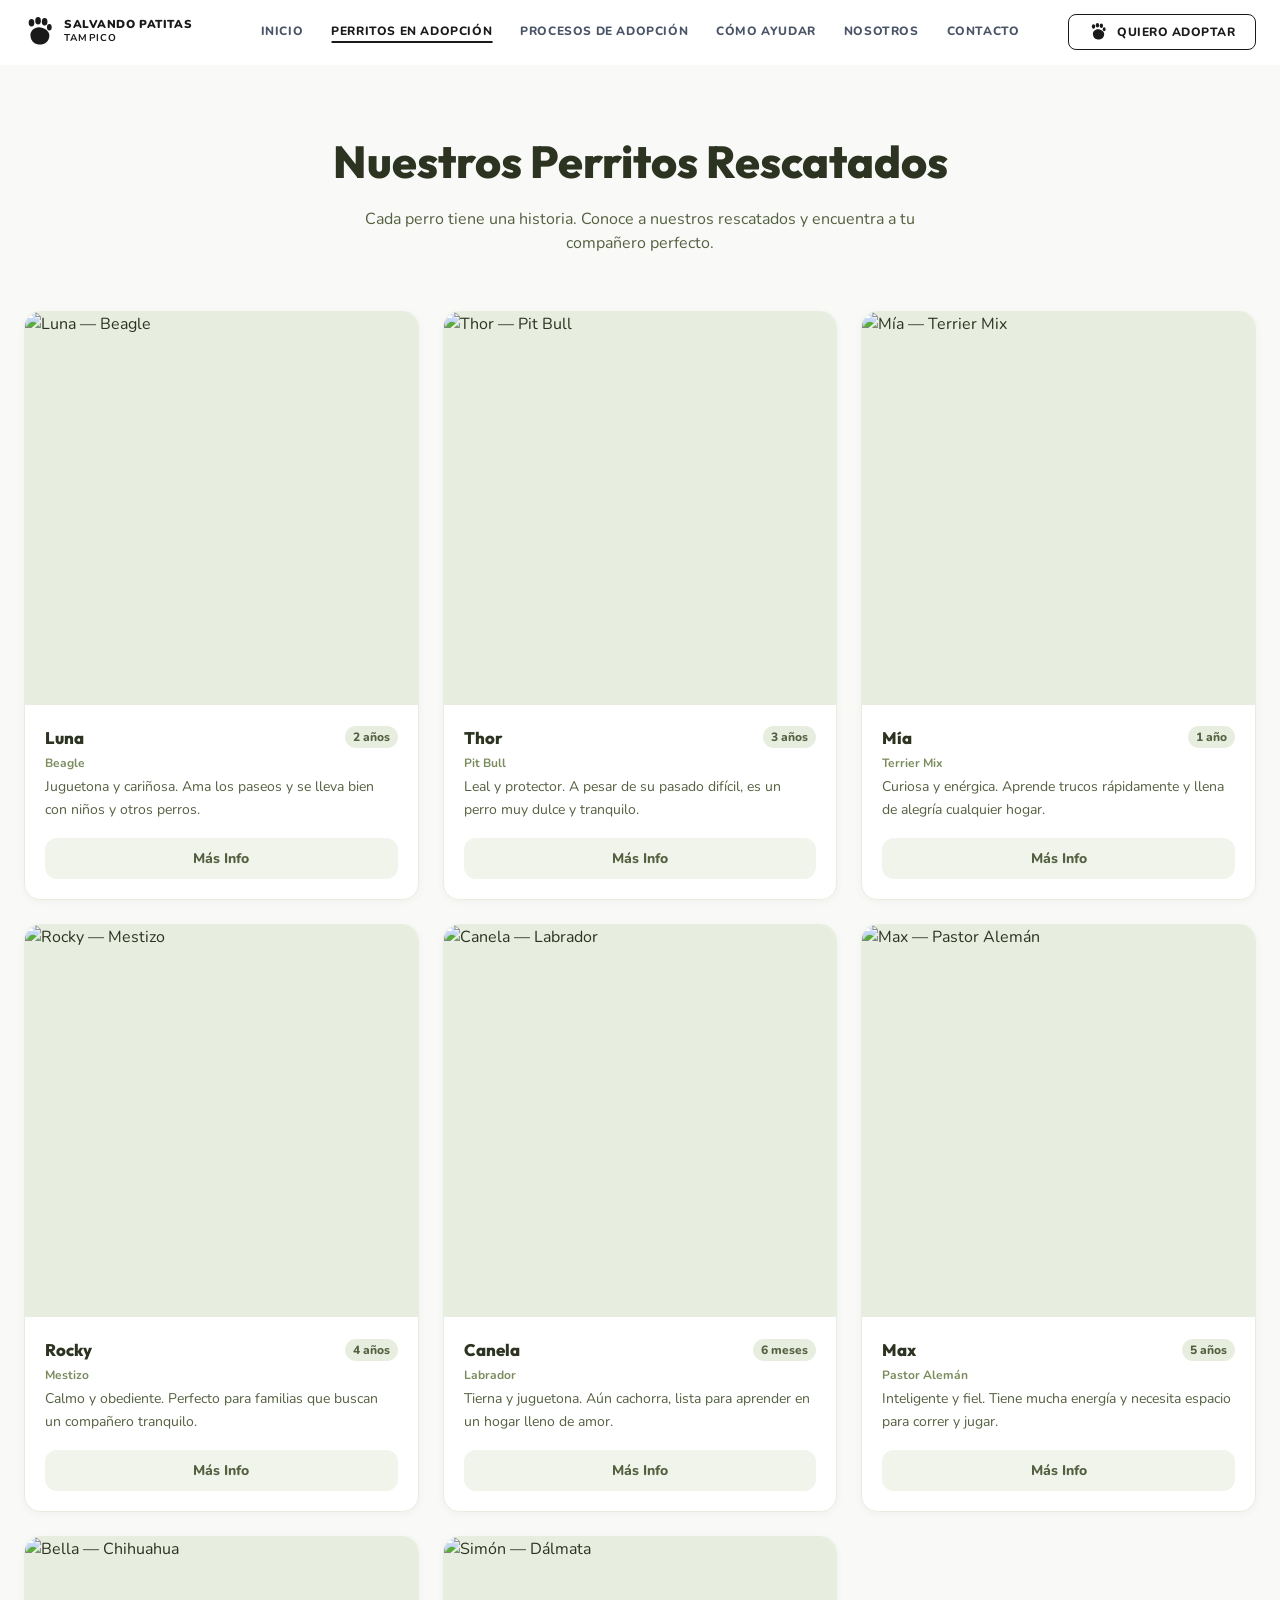
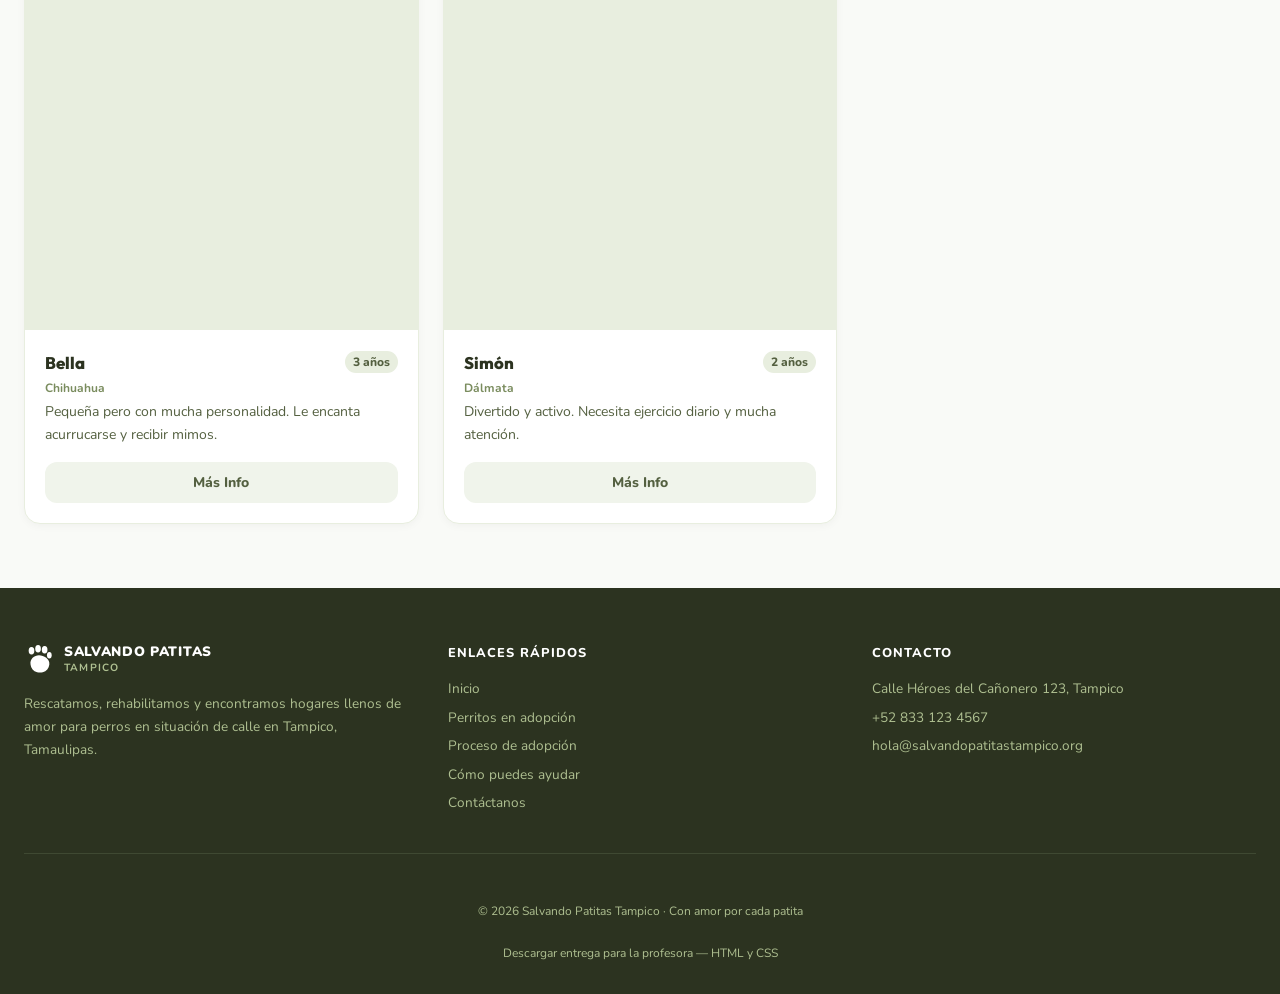
==== adopcion.html @ 3b46083b "Subir proyecto de adopción" ====
<!doctype html>
<html lang="es">
<head>
  <meta charset="UTF-8">
  <meta name="viewport" content="width=device-width, initial-scale=1">
  <title>Perritos en Adopción | Salvando Patitas Tampico</title>
  <link rel="stylesheet" href="./src/index.css">
</head>
<body>
  <a class="skip-link" href="#contenido">Saltar al contenido</a>
  <header class="site-header">
      <div class="container header-inner">
        <a class="brand" href="index.html" aria-label="Salvando Patitas Tampico, inicio"><svg class="icon" viewBox="0 0 64 64" fill="currentColor" aria-hidden="true"><ellipse cx="16" cy="12" rx="6" ry="8"></ellipse><ellipse cx="30" cy="8" rx="6" ry="8"></ellipse><ellipse cx="44" cy="10" rx="6" ry="8"></ellipse><ellipse cx="54" cy="22" rx="5" ry="7"></ellipse><path d="M32 22c-10 0-20 8-18 20 1 8 6 14 14 16 4 1 8 1 12 0 8-2 13-8 14-16 2-12-12-20-22-20z"></path></svg><span><span class="brand-name">SALVANDO PATITAS</span><span class="brand-location">TAMPICO</span></span></a>
        <nav class="desktop-nav" aria-label="Navegación principal"><a href="index.html">INICIO</a>
<a href="adopcion.html" aria-current="page">PERRITOS EN ADOPCIÓN</a>
<a href="proceso.html">PROCESOS DE ADOPCIÓN</a>
<a href="ayudar.html">CÓMO AYUDAR</a>
<a href="index.html">NOSOTROS</a>
<a href="contacto.html">CONTACTO</a></nav>
        <div class="header-actions">
          <a class="button button-outline header-cta" href="contacto.html"><svg class="icon" viewBox="0 0 64 64" fill="currentColor" aria-hidden="true"><ellipse cx="16" cy="12" rx="6" ry="8"></ellipse><ellipse cx="30" cy="8" rx="6" ry="8"></ellipse><ellipse cx="44" cy="10" rx="6" ry="8"></ellipse><ellipse cx="54" cy="22" rx="5" ry="7"></ellipse><path d="M32 22c-10 0-20 8-18 20 1 8 6 14 14 16 4 1 8 1 12 0 8-2 13-8 14-16 2-12-12-20-22-20z"></path></svg>QUIERO ADOPTAR</a>

        </div>
      </div>

    <details class="delivery-menu"><summary>Menú</summary><nav id="mobile-nav" class="mobile-nav" aria-label="Navegación móvil"><a href="index.html">INICIO</a>
<a href="adopcion.html" aria-current="page">PERRITOS EN ADOPCIÓN</a>
<a href="proceso.html">PROCESOS DE ADOPCIÓN</a>
<a href="ayudar.html">CÓMO AYUDAR</a>
<a href="index.html">NOSOTROS</a>
<a href="contacto.html">CONTACTO</a><a class="button button-dark" href="contacto.html"><svg class="icon" viewBox="0 0 64 64" fill="currentColor" aria-hidden="true"><ellipse cx="16" cy="12" rx="6" ry="8"></ellipse><ellipse cx="30" cy="8" rx="6" ry="8"></ellipse><ellipse cx="44" cy="10" rx="6" ry="8"></ellipse><ellipse cx="54" cy="22" rx="5" ry="7"></ellipse><path d="M32 22c-10 0-20 8-18 20 1 8 6 14 14 16 4 1 8 1 12 0 8-2 13-8 14-16 2-12-12-20-22-20z"></path></svg>QUIERO ADOPTAR</a></nav></details></header>
  <main id="contenido"><div id="adopcion" class="page">
        <section class="section" aria-labelledby="adoption-title"><div class="container">
          <div class="section-heading"><h1 id="adoption-title" tabindex="-1">Nuestros Perritos Rescatados</h1><p>Cada perro tiene una historia. Conoce a nuestros rescatados y encuentra a tu compañero perfecto.</p></div>
          <div id="adoption-grid" class="dog-grid"><article class="dog-card">
      <div class="dog-photo"><img src="https://images.unsplash.com/photo-1526660690293-bcd32dc3b123?w=400&amp;h=400&amp;fit=crop&amp;auto=format" alt="Luna — Beagle" width="400" height="400" loading="lazy"></div>
      <div class="dog-details"><div class="dog-title"><h3>Luna</h3><span class="dog-age">2 años</span></div>
        <p class="dog-breed">Beagle</p><p class="dog-description">Juguetona y cariñosa. Ama los paseos y se lleva bien con niños y otros perros.</p>
        <a class="button dog-cta" href="contacto.html" aria-label="Más información sobre Luna">Más Info</a>
      </div>
    </article><article class="dog-card">
      <div class="dog-photo"><img src="https://images.unsplash.com/photo-1600369671738-fa3a43efeced?w=400&amp;h=400&amp;fit=crop&amp;auto=format" alt="Thor — Pit Bull" width="400" height="400" loading="lazy"></div>
      <div class="dog-details"><div class="dog-title"><h3>Thor</h3><span class="dog-age">3 años</span></div>
        <p class="dog-breed">Pit Bull</p><p class="dog-description">Leal y protector. A pesar de su pasado difícil, es un perro muy dulce y tranquilo.</p>
        <a class="button dog-cta" href="contacto.html" aria-label="Más información sobre Thor">Más Info</a>
      </div>
    </article><article class="dog-card">
      <div class="dog-photo"><img src="https://images.unsplash.com/photo-1512728881812-4690c2953d4f?w=400&amp;h=400&amp;fit=crop&amp;auto=format" alt="Mía — Terrier Mix" width="400" height="400" loading="lazy"></div>
      <div class="dog-details"><div class="dog-title"><h3>Mía</h3><span class="dog-age">1 año</span></div>
        <p class="dog-breed">Terrier Mix</p><p class="dog-description">Curiosa y enérgica. Aprende trucos rápidamente y llena de alegría cualquier hogar.</p>
        <a class="button dog-cta" href="contacto.html" aria-label="Más información sobre Mía">Más Info</a>
      </div>
    </article><article class="dog-card">
      <div class="dog-photo"><img src="https://images.unsplash.com/photo-1565726166189-e9814a05ffde?w=400&amp;h=400&amp;fit=crop&amp;auto=format" alt="Rocky — Mestizo" width="400" height="400" loading="lazy"></div>
      <div class="dog-details"><div class="dog-title"><h3>Rocky</h3><span class="dog-age">4 años</span></div>
        <p class="dog-breed">Mestizo</p><p class="dog-description">Calmo y obediente. Perfecto para familias que buscan un compañero tranquilo.</p>
        <a class="button dog-cta" href="contacto.html" aria-label="Más información sobre Rocky">Más Info</a>
      </div>
    </article><article class="dog-card">
      <div class="dog-photo"><img src="https://images.unsplash.com/photo-1444212477490-ca407925329e?w=400&amp;h=400&amp;fit=crop&amp;auto=format" alt="Canela — Labrador" width="400" height="400" loading="lazy"></div>
      <div class="dog-details"><div class="dog-title"><h3>Canela</h3><span class="dog-age">6 meses</span></div>
        <p class="dog-breed">Labrador</p><p class="dog-description">Tierna y juguetona. Aún cachorra, lista para aprender en un hogar lleno de amor.</p>
        <a class="button dog-cta" href="contacto.html" aria-label="Más información sobre Canela">Más Info</a>
      </div>
    </article><article class="dog-card">
      <div class="dog-photo"><img src="https://images.unsplash.com/photo-1593991910379-b414c1e3bd74?w=400&amp;h=400&amp;fit=crop&amp;auto=format" alt="Max — Pastor Alemán" width="400" height="400" loading="lazy"></div>
      <div class="dog-details"><div class="dog-title"><h3>Max</h3><span class="dog-age">5 años</span></div>
        <p class="dog-breed">Pastor Alemán</p><p class="dog-description">Inteligente y fiel. Tiene mucha energía y necesita espacio para correr y jugar.</p>
        <a class="button dog-cta" href="contacto.html" aria-label="Más información sobre Max">Más Info</a>
      </div>
    </article><article class="dog-card">
      <div class="dog-photo"><img src="https://images.unsplash.com/photo-1735465685965-3b6f0cac8a52?w=400&amp;h=400&amp;fit=crop&amp;auto=format" alt="Bella — Chihuahua" width="400" height="400" loading="lazy"></div>
      <div class="dog-details"><div class="dog-title"><h3>Bella</h3><span class="dog-age">3 años</span></div>
        <p class="dog-breed">Chihuahua</p><p class="dog-description">Pequeña pero con mucha personalidad. Le encanta acurrucarse y recibir mimos.</p>
        <a class="button dog-cta" href="contacto.html" aria-label="Más información sobre Bella">Más Info</a>
      </div>
    </article><article class="dog-card">
      <div class="dog-photo"><img src="https://images.unsplash.com/photo-1769428720523-e8aecb60883a?w=400&amp;h=400&amp;fit=crop&amp;auto=format" alt="Simón — Dálmata" width="400" height="400" loading="lazy"></div>
      <div class="dog-details"><div class="dog-title"><h3>Simón</h3><span class="dog-age">2 años</span></div>
        <p class="dog-breed">Dálmata</p><p class="dog-description">Divertido y activo. Necesita ejercicio diario y mucha atención.</p>
        <a class="button dog-cta" href="contacto.html" aria-label="Más información sobre Simón">Más Info</a>
      </div>
    </article></div>

        </div></section>
      </div></main>
  <footer class="site-footer"><div class="container"><div class="footer-grid">
      <div><a class="brand footer-brand" href="index.html" aria-label="Salvando Patitas Tampico, inicio"><svg class="icon" viewBox="0 0 64 64" fill="currentColor" aria-hidden="true"><ellipse cx="16" cy="12" rx="6" ry="8"></ellipse><ellipse cx="30" cy="8" rx="6" ry="8"></ellipse><ellipse cx="44" cy="10" rx="6" ry="8"></ellipse><ellipse cx="54" cy="22" rx="5" ry="7"></ellipse><path d="M32 22c-10 0-20 8-18 20 1 8 6 14 14 16 4 1 8 1 12 0 8-2 13-8 14-16 2-12-12-20-22-20z"></path></svg><span><span class="brand-name">SALVANDO PATITAS</span><span class="brand-location">TAMPICO</span></span></a><p class="footer-description">Rescatamos, rehabilitamos y encontramos hogares llenos de amor para perros en situación de calle en Tampico, Tamaulipas.</p></div>
      <div><h2>ENLACES RÁPIDOS</h2><nav class="footer-links" aria-label="Enlaces del pie de página"><a href="index.html">Inicio</a><a href="adopcion.html">Perritos en adopción</a><a href="proceso.html">Proceso de adopción</a><a href="ayudar.html">Cómo puedes ayudar</a><a href="contacto.html">Contáctanos</a></nav></div>
      <div><h2>CONTACTO</h2><div class="footer-contact"><p>Calle Héroes del Cañonero 123, Tampico</p><a href="tel:+528331234567">+52 833 123 4567</a><a href="mailto:hola@salvandopatitastampico.org">hola@salvandopatitastampico.org</a></div></div>
    </div><p class="footer-copyright"></p><p class="footer-copyright">© 2026 Salvando Patitas Tampico · Con amor por cada patita</p><p class="footer-copyright"><a href="./entrega/salvando-patitas-html-css.zip" download="salvando-patitas-html-css.zip">Descargar entrega para la profesora — HTML y CSS</a></p></div></footer>
</body>
</html>
---- src/index.css ----
@import url('https://fonts.googleapis.com/css2?family=Outfit:wght@400;500;600;700;800&family=Nunito:wght@400;500;600;700;800;900&display=swap');

:root {
  --olive: #6b7c4f;
  --olive-dark: #546040;
  --ink: #2c3320;
  --soft: #e8eedf;
  --border: #cfdabc;
  --background: #f9faf7;
  --body-font: 'Nunito', sans-serif;
  --heading-font: 'Outfit', sans-serif;
}

* { box-sizing: border-box; }
html { scroll-behavior: smooth; scrollbar-width: thin; scrollbar-color: var(--border) transparent; }
body { margin: 0; font-family: var(--body-font); color: var(--ink); background: var(--background); line-height: 1.5; -webkit-font-smoothing: antialiased; }
h1, h2, h3, h4, p, blockquote { margin: 0; }
h1, h2, h3, h4 { font-family: var(--heading-font); }
a { color: inherit; text-decoration: none; }
button, input, select, textarea { font: inherit; }
button, .button { cursor: pointer; }
button { border: 0; }
img { display: block; max-width: 100%; }
svg { display: block; }
[hidden] { display: none !important; }
:focus-visible { outline: 3px solid var(--olive); outline-offset: 4px; }
.container { width: 100%; max-width: 1280px; padding: 0 24px; margin: 0 auto; }
.section { padding: 64px 0; }
.section-white { background: #fff; }
.page:not(#inicio) { padding-top: 64px; min-height: 100vh; }
.section-heading { text-align: center; margin-bottom: 56px; }
.section-heading h1 { font-weight: 800; font-size: clamp(2rem, 4vw, 2.8rem); }
.section-heading h2 { font-weight: 800; font-size: clamp(1.6rem, 3vw, 2.2rem); }
.section-heading p { color: var(--olive-dark); max-width: 576px; margin: 12px auto 0; }
.button { display: inline-flex; align-items: center; justify-content: center; gap: 10px; padding: 12px 24px; border-radius: 8px; font-size: 14px; font-weight: 800; transition: background .2s, color .2s, transform .2s, box-shadow .2s; }
.button-outline { color: #1a1a1a; background: #f0f0ee; border: 1.5px solid #1a1a1a; letter-spacing: .04em; }
.button-outline:hover { background: #1a1a1a; color: #fff; }
.button-primary { background: var(--olive); color: #fff; border-radius: 24px; }
.button-primary:hover { background: var(--olive-dark); transform: translateY(-2px); }
.button-dark { background: var(--ink); color: #fff; border-radius: 12px; }
.button-dark:hover { background: var(--olive); }
.center-action { text-align: center; margin-top: 48px; }
.icon { width: 24px; height: 24px; flex-shrink: 0; }
.button .icon { width: 18px; height: 18px; }
.skip-link { position: fixed; top: 8px; left: 8px; z-index: 100; padding: 12px; background: #fff; transform: translateY(-150%); }
.skip-link:focus { transform: translateY(0); }

/* Shared header and navigation */
.site-header { position: fixed; top: 0; left: 0; right: 0; z-index: 50; background: #fff; border-bottom: 1px solid transparent; transition: box-shadow .2s, border-color .2s; }
.site-header.is-scrolled { border-color: var(--soft); box-shadow: 0 1px 12px rgb(0 0 0 / 4%); }
.header-inner { display: flex; align-items: center; height: 64px; }
.brand { display: inline-flex; gap: 10px; align-items: center; flex-shrink: 0; color: #1a1a1a; }
.brand .icon { width: 30px; height: 30px; }
.brand-name { display: block; font-size: .72rem; font-weight: 900; line-height: 1.15; letter-spacing: .05em; }
.brand-location { display: block; font-size: .62rem; font-weight: 700; letter-spacing: .12em; }
.desktop-nav { display: none; align-items: center; gap: 28px; position: absolute; left: 50%; transform: translateX(-50%); }
.desktop-nav a { position: relative; color: #4a5568; font-size: 12px; font-weight: 800; letter-spacing: .05em; white-space: nowrap; padding-bottom: 3px; }
.desktop-nav a:hover, .desktop-nav a[aria-current="page"] { color: #1a1a1a; }
.desktop-nav a[aria-current="page"]::after { content: ''; position: absolute; bottom: 0; left: 0; right: 0; height: 2px; background: #1a1a1a; }
.header-actions { margin-left: auto; }
.header-cta { display: none; padding: 8px 20px; font-size: 12px; background: transparent; }
.menu-toggle { display: block; padding: 8px; background: transparent; color: #1a1a1a; }
.mobile-nav { padding: 16px 24px; border-top: 1px solid var(--soft); }
.mobile-nav a { display: block; padding: 8px 0; font-size: 14px; font-weight: 800; }
.mobile-nav a[aria-current="page"] { color: var(--olive); text-decoration: underline; text-underline-offset: 5px; }
.mobile-nav .button { display: inline-flex; padding: 10px 16px; margin-top: 8px; }

/* Home: original sage circle and nine-dog illustration */
.hero { position: relative; overflow: hidden; min-height: 100vh; background: #fff; padding-top: 64px; }
.hero-circle { position: absolute; width: 75vw; height: 95vh; top: -5vh; right: -15vw; background: #c8d4b0; border-radius: 50%; }
.hero-inner { position: relative; z-index: 1; display: flex; flex-direction: column; align-items: center; min-height: calc(100vh - 64px); }
.hero-copy { flex: 1; padding: 64px 0; width: 100%; }
.hero h1 { font-family: var(--body-font); font-size: clamp(3.2rem, 7.5vw, 6rem); font-weight: 900; line-height: 1.08; letter-spacing: -.02em; color: #1a1a1a; margin-bottom: 22.4px; }
.hero-copy p { font-size: clamp(1rem, 1.8vw, 1.15rem); font-weight: 700; max-width: 420px; margin-bottom: 40px; }
.hero-buttons { display: flex; flex-wrap: wrap; gap: 12px; }
.hero-art { flex: 1; display: flex; align-items: flex-end; justify-content: center; width: 100%; max-width: 680px; align-self: flex-end; }
.hero-art img { width: 100%; max-width: 660px; height: auto; }
.feature-grid { display: grid; grid-template-columns: 1fr; gap: 32px; }
.feature-card { border: 1px solid var(--soft); border-radius: 16px; background: #fff; padding: 32px; transition: box-shadow .2s; }
.feature-card:hover { box-shadow: 0 4px 10px rgb(0 0 0 / 8%); }
.feature-card > .icon { width: 32px; height: 32px; color: var(--olive); margin-bottom: 16px; }
.feature-card h3 { font-size: 1.05rem; font-weight: 800; margin-bottom: 8px; }
.feature-card p { font-size: .88rem; line-height: 1.7; color: var(--olive-dark); }
.section-title-row { display: flex; justify-content: space-between; align-items: center; gap: 16px; margin-bottom: 40px; }
.section-title-row h2 { font-size: 1.7rem; font-weight: 800; }
.text-link { font-size: 14px; font-weight: 800; color: var(--olive); flex-shrink: 0; }
.text-link:hover { text-decoration: underline; }

/* Adoption cards and pagination */
.dog-grid { display: grid; grid-template-columns: 1fr; gap: 24px; }
.dog-card { overflow: hidden; border: 1px solid var(--soft); border-radius: 16px; background: #fff; box-shadow: 0 2px 8px rgb(0 0 0 / 4%); transition: transform .3s, box-shadow .3s; }
.dog-card:hover, .dog-card:focus-within { transform: translateY(-4px); box-shadow: 0 12px 32px rgb(107 124 79 / 12%); }
.dog-photo { width: 100%; aspect-ratio: 1; overflow: hidden; background: var(--soft); }
.dog-photo img { width: 100%; height: 100%; object-fit: cover; transition: transform .5s; }
.dog-card:hover img { transform: scale(1.05); }
.dog-details { padding: 20px; }
.dog-title { display: flex; align-items: center; justify-content: space-between; margin-bottom: 4px; gap: 8px; }
.dog-title h3 { font-size: 1.05rem; font-weight: 800; }
.dog-age { font-size: 12px; padding: 2px 8px; border-radius: 24px; font-weight: 800; background: var(--soft); color: var(--olive-dark); }
.dog-breed { font-size: 12px; font-weight: 700; color: #7a8c5e; margin-bottom: 4px; }
.dog-description { color: var(--olive-dark); font-size: 14px; line-height: 1.625; margin-bottom: 16px; }
.dog-cta { width: 100%; padding: 10px; border-radius: 12px; background: #f0f4eb; color: var(--olive-dark); }
.dog-card:hover .dog-cta, .dog-cta:focus-visible { background: var(--olive); color: #fff; }
.pagination { display: flex; gap: 8px; justify-content: center; margin-top: 40px; }
.pagination button, .carousel-controls button { display: inline-flex; align-items: center; justify-content: center; width: 40px; height: 40px; background: var(--soft); color: var(--olive-dark); border-radius: 50%; font-weight: 800; transition: background .2s, transform .2s; }
.pagination button[aria-current="page"] { background: var(--olive); color: #fff; }
.pagination button:hover, .carousel-controls button:hover { transform: scale(1.08); }

/* Adoption timeline and testimonials */
.timeline { position: relative; display: grid; grid-template-columns: 1fr; gap: 32px; }
.step { position: relative; text-align: center; }
.step-icon { display: flex; align-items: center; justify-content: center; width: 64px; height: 64px; margin: 0 auto 20px; background: var(--soft); border: 3px solid var(--olive); border-radius: 50%; }
.step-number { font-size: 12px; font-weight: 800; letter-spacing: .08em; color: #afc091; margin-bottom: 4px; }
.step h3 { font-size: 1.05rem; font-weight: 800; margin-bottom: 12px; }
.step p:last-child { font-size: .88rem; color: var(--olive-dark); line-height: 1.7; }
.testimonial-container { max-width: 896px; }
.testimonial { padding: 32px; border-radius: 16px; border: 1px solid var(--soft); background: #fff; }
.testimonial-slide { display: flex; flex-direction: column; align-items: center; gap: 32px; }
.testimonial-slide img { width: 96px; height: 96px; border-radius: 50%; border: 3px solid #afc091; object-fit: cover; flex-shrink: 0; }
.quote-mark { font-size: 40px; line-height: 1; color: var(--border); margin-bottom: 12px; }
.testimonial blockquote { font-style: italic; font-size: 16px; line-height: 1.625; margin-bottom: 16px; }
.testimonial-name { font-weight: 800; font-size: 14px; }
.testimonial-dog { font-size: 12px; color: var(--olive); margin-top: 4px; }
.carousel-controls { display: flex; align-items: center; justify-content: center; gap: 16px; margin-top: 24px; }
.carousel-dots { display: flex; gap: 8px; }
.carousel-dots button { width: 10px; height: 10px; padding: 0; background: var(--border); }
.carousel-dots button[aria-pressed="true"] { background: var(--olive); }

/* Ways to help */
.help-grid { display: grid; grid-template-columns: 1fr; gap: 24px; margin-bottom: 64px; }
.help-card { display: flex; flex-direction: column; padding: 32px; border-radius: 16px; border: 1.5px solid var(--border); background: #f0f4eb; box-shadow: 0 2px 8px rgb(0 0 0 / 3%); transition: transform .3s, box-shadow .3s; }
.help-card:hover { transform: translateY(-6px); box-shadow: 0 16px 40px rgb(0 0 0 / 8%); }
.help-card-donation { background: #fff5f5; border-color: #fecaca; }
.help-card-foster { background: #fffbeb; border-color: #fde68a; }
.help-card > .icon { width: 48px; height: 48px; color: var(--olive); margin-bottom: 20px; }
.help-card h3 { font-size: 1.25rem; font-weight: 800; margin-bottom: 12px; }
.help-card p { flex: 1; font-size: .9rem; color: var(--olive-dark); line-height: 1.625; margin-bottom: 24px; }
.impact { background: var(--ink); color: var(--soft); padding: 40px; border-radius: 24px; text-align: center; }
.impact h2 { font-size: 1.8rem; font-weight: 800; color: #fff; margin-bottom: 12px; }
.impact > p { font-size: 14px; color: #afc091; margin-bottom: 40px; }
.impact-grid { display: grid; grid-template-columns: repeat(2, 1fr); gap: 24px; }
.impact-grid div { padding: 16px 0; }
.impact-grid strong { display: block; font-size: 32px; font-weight: 900; color: #afc091; }
.impact-grid span { display: block; font-size: .8rem; color: #afc091; margin-top: 4px; }

/* Contact */
.contact-grid { display: grid; grid-template-columns: 1fr; gap: 40px; }
.contact-card { padding: 32px; border-radius: 16px; background: #fff; border: 1px solid var(--soft); }
.contact-card h2 { font-size: 1.2rem; font-weight: 800; margin-bottom: 24px; }
.contact-information { margin-bottom: 24px; }
.contact-list { display: flex; flex-direction: column; gap: 16px; }
.contact-item { display: flex; gap: 16px; }
.contact-item .icon { color: var(--olive); margin-top: 2px; }
.contact-item strong { display: block; font-size: .78rem; font-weight: 800; color: var(--olive); margin-bottom: 3px; }
.contact-item p, .contact-item address { font-size: .88rem; font-style: normal; overflow-wrap: anywhere; }
.contact-map { display: block; position: relative; height: 200px; overflow: hidden; border: 1px solid var(--border); border-radius: 16px; background: var(--soft); }
.contact-map svg { width: 100%; height: 100%; }
.map-caption { position: absolute; bottom: 12px; left: 12px; right: 12px; background: rgb(255 255 255 / 95%); border-radius: 8px; padding: 8px 12px; text-align: center; font-size: 12px; font-weight: 800; }
.form-fields { display: flex; flex-direction: column; gap: 16px; }
.form-fields label { display: block; font-size: 12px; font-weight: 800; margin-bottom: 6px; color: var(--olive-dark); }
.form-fields input, .form-fields select, .form-fields textarea { width: 100%; padding: 12px 16px; border: 1.5px solid var(--border); border-radius: 12px; background: #fff; color: var(--ink); font-size: .9rem; outline: none; transition: border-color .2s, box-shadow .2s; }
.form-fields input:focus, .form-fields select:focus, .form-fields textarea:focus { border-color: var(--olive); box-shadow: 0 0 0 3px rgb(107 124 79 / 12%); }
.form-fields textarea { resize: vertical; min-height: 140px; }
.form-fields .button { width: 100%; border-radius: 12px; letter-spacing: .04em; margin-top: 8px; }
.form-note { font-size: 12px; color: var(--olive-dark); margin-top: 16px; }
.form-feedback { margin-top: 16px; padding: 16px; border-radius: 12px; background: var(--soft); }

/* Footer */
.site-footer { background: var(--ink); color: var(--soft); padding: 56px 0 32px; }
.footer-grid { display: grid; grid-template-columns: 1fr; gap: 40px; padding-bottom: 40px; border-bottom: 1px solid #3f4932; }
.footer-brand { color: #fff; margin-bottom: 16px; }
.footer-brand .brand-name { font-size: .85rem; }
.footer-brand .brand-location { font-size: .65rem; color: #afc091; }
.footer-description { font-size: .85rem; line-height: 1.7; color: #afc091; }
.site-footer h2 { font-family: var(--body-font); font-weight: 800; font-size: .8rem; letter-spacing: .08em; margin-bottom: 16px; color: #fff; }
.footer-links, .footer-contact { display: flex; flex-direction: column; gap: 8px; font-size: .85rem; color: #afc091; overflow-wrap: anywhere; }
.footer-links a:hover, .footer-contact a:hover { color: #fff; text-decoration: underline; }
.footer-copyright { padding-top: 24px; text-align: center; font-size: 12px; color: #afc091; }

@media (min-width: 640px) {
  .dog-grid, .timeline { grid-template-columns: repeat(2, 1fr); }
}
@media (min-width: 768px) {
  .hero-inner { padding-left: 48px; padding-right: 48px; }
  .feature-grid, .help-grid, .footer-grid { grid-template-columns: repeat(3, 1fr); }
  .impact-grid { grid-template-columns: repeat(4, 1fr); }
  .testimonial { padding: 48px; }
  .testimonial-slide { flex-direction: row; }
  .testimonial blockquote { font-size: 18px; }
}
@media (min-width: 1024px) {
  .desktop-nav, .header-cta { display: flex; }
  .menu-toggle, .mobile-nav { display: none; }
  .hero-inner { flex-direction: row; }
  .hero-copy { padding: 0; max-width: 48%; }
  .hero h1 { font-size: clamp(3.2rem, 5.2vw, 4.5rem); }
  .hero-art { width: auto; justify-content: flex-end; }
  .dog-grid { grid-template-columns: repeat(3, 1fr); }
  .dog-preview-grid { grid-template-columns: repeat(4, 1fr); gap: 20px; }
  .timeline { grid-template-columns: repeat(4, 1fr); }
  .timeline::before { content: ''; position: absolute; top: 32px; left: 12.5%; right: 12.5%; height: 2px; background: var(--border); }
  .contact-grid { grid-template-columns: repeat(2, 1fr); }
}
@media (min-width: 1024px) and (max-width: 1199px) {
  .desktop-nav { gap: 12px; }
  .desktop-nav a { font-size: 10px; letter-spacing: 0; }
  .header-cta { padding: 8px 12px; font-size: 10px; }
}
@media (max-width: 639px) {
  .hero-circle { width: 110vw; height: 65vh; right: -45vw; top: 40vh; }
  .hero h1 { font-size: clamp(2.8rem, 10vw, 4rem); }
  .section-title-row { align-items: flex-start; }
  .section-title-row h2 { font-size: 1.4rem; }
  .contact-card, .testimonial, .impact { padding: 24px; }
}
@media (prefers-reduced-motion: reduce) {
  html { scroll-behavior: auto; }
  *, *::before, *::after { transition: none !important; }
}

/* Native HTML navigation and testimonials work without JavaScript. */
.delivery-menu summary {
  position: absolute;
  top: 17px;
  right: 24px;
  cursor: pointer;
  font-weight: 800;
  font-size: 14px;
}
.testimonial-slide + .testimonial-slide {
  margin-top: 32px;
  padding-top: 32px;
  border-top: 1px solid var(--soft);
}
@media (min-width: 1024px) {
  .delivery-menu { display: none; }
}
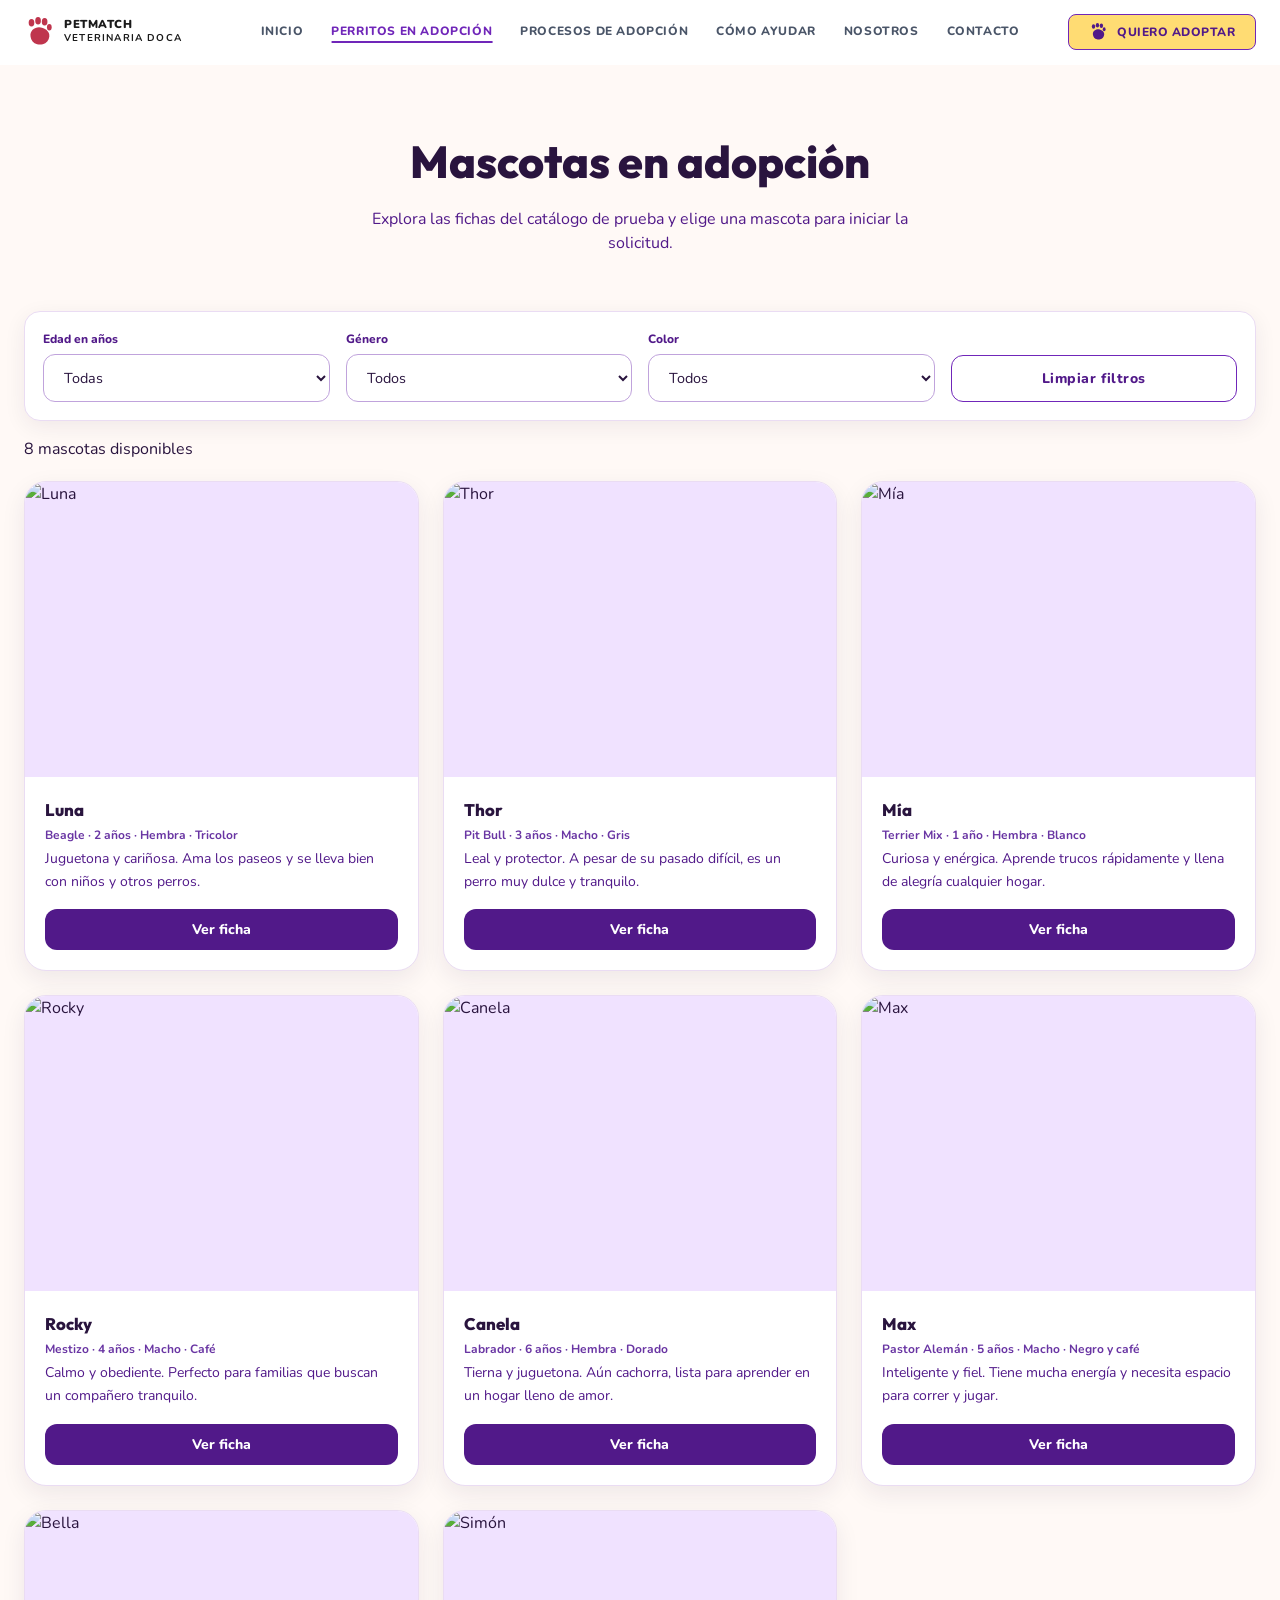
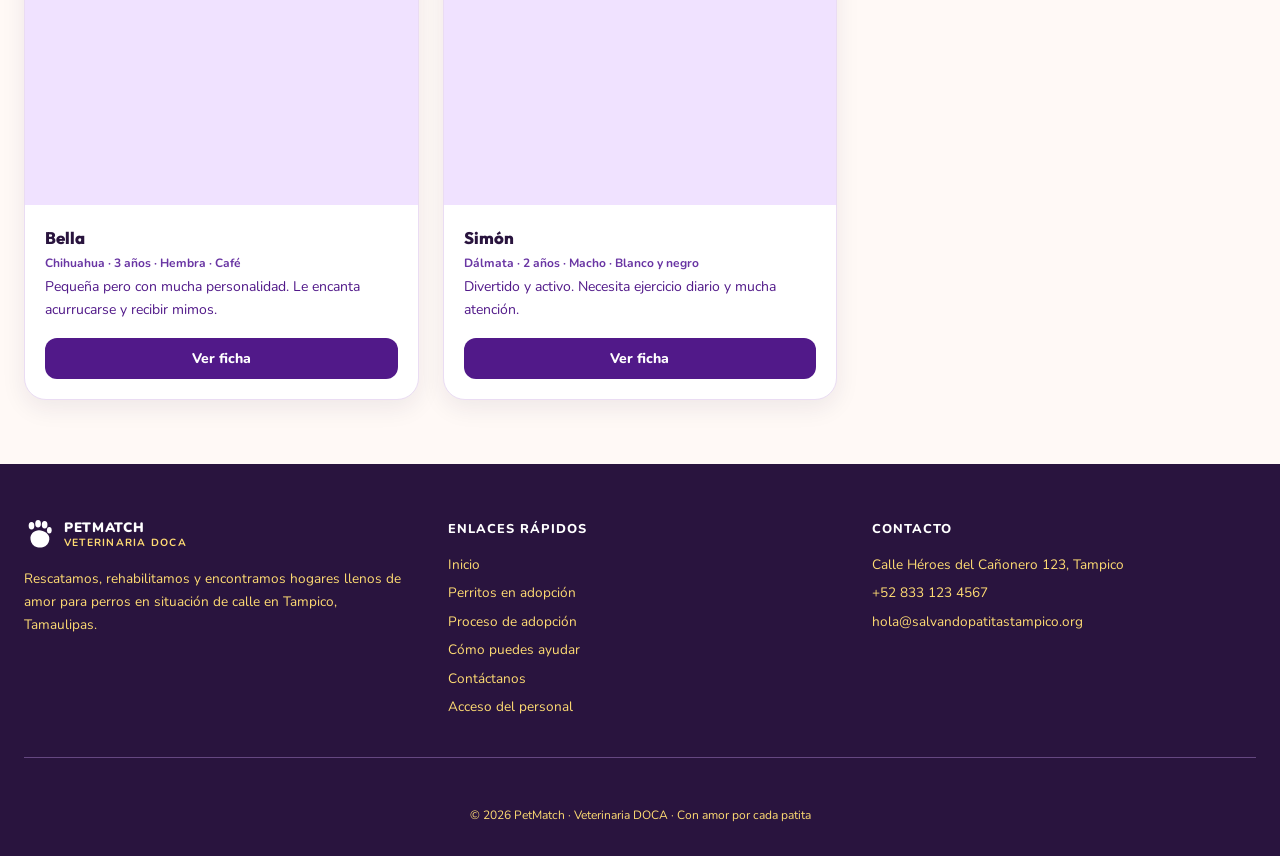
==== commit c2fb0833: "actualizacion" ====
--- a/adopcion.html
+++ b/adopcion.html
@@ -3,14 +3,14 @@
 <head>
   <meta charset="UTF-8">
   <meta name="viewport" content="width=device-width, initial-scale=1">
-  <title>Perritos en Adopción | Salvando Patitas Tampico</title>
+  <title>Perritos en Adopción | PetMatch · Veterinaria DOCA</title>
   <link rel="stylesheet" href="./src/index.css">
 </head>
 <body>
   <a class="skip-link" href="#contenido">Saltar al contenido</a>
   <header class="site-header">
       <div class="container header-inner">
-        <a class="brand" href="index.html" aria-label="Salvando Patitas Tampico, inicio"><svg class="icon" viewBox="0 0 64 64" fill="currentColor" aria-hidden="true"><ellipse cx="16" cy="12" rx="6" ry="8"></ellipse><ellipse cx="30" cy="8" rx="6" ry="8"></ellipse><ellipse cx="44" cy="10" rx="6" ry="8"></ellipse><ellipse cx="54" cy="22" rx="5" ry="7"></ellipse><path d="M32 22c-10 0-20 8-18 20 1 8 6 14 14 16 4 1 8 1 12 0 8-2 13-8 14-16 2-12-12-20-22-20z"></path></svg><span><span class="brand-name">SALVANDO PATITAS</span><span class="brand-location">TAMPICO</span></span></a>
+        <a class="brand" href="index.html" aria-label="PetMatch · Veterinaria DOCA, inicio"><svg class="icon" viewBox="0 0 64 64" fill="currentColor" aria-hidden="true"><ellipse cx="16" cy="12" rx="6" ry="8"></ellipse><ellipse cx="30" cy="8" rx="6" ry="8"></ellipse><ellipse cx="44" cy="10" rx="6" ry="8"></ellipse><ellipse cx="54" cy="22" rx="5" ry="7"></ellipse><path d="M32 22c-10 0-20 8-18 20 1 8 6 14 14 16 4 1 8 1 12 0 8-2 13-8 14-16 2-12-12-20-22-20z"></path></svg><span><span class="brand-name">PETMATCH</span><span class="brand-location">VETERINARIA DOCA</span></span></a>
         <nav class="desktop-nav" aria-label="Navegación principal"><a href="index.html">INICIO</a>
 <a href="adopcion.html" aria-current="page">PERRITOS EN ADOPCIÓN</a>
 <a href="proceso.html">PROCESOS DE ADOPCIÓN</a>
@@ -18,7 +18,7 @@
 <a href="index.html">NOSOTROS</a>
 <a href="contacto.html">CONTACTO</a></nav>
         <div class="header-actions">
-          <a class="button button-outline header-cta" href="contacto.html"><svg class="icon" viewBox="0 0 64 64" fill="currentColor" aria-hidden="true"><ellipse cx="16" cy="12" rx="6" ry="8"></ellipse><ellipse cx="30" cy="8" rx="6" ry="8"></ellipse><ellipse cx="44" cy="10" rx="6" ry="8"></ellipse><ellipse cx="54" cy="22" rx="5" ry="7"></ellipse><path d="M32 22c-10 0-20 8-18 20 1 8 6 14 14 16 4 1 8 1 12 0 8-2 13-8 14-16 2-12-12-20-22-20z"></path></svg>QUIERO ADOPTAR</a>
+          <a class="button button-outline header-cta" href="adopcion.html"><svg class="icon" viewBox="0 0 64 64" fill="currentColor" aria-hidden="true"><ellipse cx="16" cy="12" rx="6" ry="8"></ellipse><ellipse cx="30" cy="8" rx="6" ry="8"></ellipse><ellipse cx="44" cy="10" rx="6" ry="8"></ellipse><ellipse cx="54" cy="22" rx="5" ry="7"></ellipse><path d="M32 22c-10 0-20 8-18 20 1 8 6 14 14 16 4 1 8 1 12 0 8-2 13-8 14-16 2-12-12-20-22-20z"></path></svg>QUIERO ADOPTAR</a>
 
         </div>
       </div>
@@ -28,66 +28,27 @@
 <a href="proceso.html">PROCESOS DE ADOPCIÓN</a>
 <a href="ayudar.html">CÓMO AYUDAR</a>
 <a href="index.html">NOSOTROS</a>
-<a href="contacto.html">CONTACTO</a><a class="button button-dark" href="contacto.html"><svg class="icon" viewBox="0 0 64 64" fill="currentColor" aria-hidden="true"><ellipse cx="16" cy="12" rx="6" ry="8"></ellipse><ellipse cx="30" cy="8" rx="6" ry="8"></ellipse><ellipse cx="44" cy="10" rx="6" ry="8"></ellipse><ellipse cx="54" cy="22" rx="5" ry="7"></ellipse><path d="M32 22c-10 0-20 8-18 20 1 8 6 14 14 16 4 1 8 1 12 0 8-2 13-8 14-16 2-12-12-20-22-20z"></path></svg>QUIERO ADOPTAR</a></nav></details></header>
+<a href="contacto.html">CONTACTO</a><a class="button button-dark" href="adopcion.html"><svg class="icon" viewBox="0 0 64 64" fill="currentColor" aria-hidden="true"><ellipse cx="16" cy="12" rx="6" ry="8"></ellipse><ellipse cx="30" cy="8" rx="6" ry="8"></ellipse><ellipse cx="44" cy="10" rx="6" ry="8"></ellipse><ellipse cx="54" cy="22" rx="5" ry="7"></ellipse><path d="M32 22c-10 0-20 8-18 20 1 8 6 14 14 16 4 1 8 1 12 0 8-2 13-8 14-16 2-12-12-20-22-20z"></path></svg>QUIERO ADOPTAR</a></nav></details></header>
   <main id="contenido"><div id="adopcion" class="page">
         <section class="section" aria-labelledby="adoption-title"><div class="container">
-          <div class="section-heading"><h1 id="adoption-title" tabindex="-1">Nuestros Perritos Rescatados</h1><p>Cada perro tiene una historia. Conoce a nuestros rescatados y encuentra a tu compañero perfecto.</p></div>
-          <div id="adoption-grid" class="dog-grid"><article class="dog-card">
-      <div class="dog-photo"><img src="https://images.unsplash.com/photo-1526660690293-bcd32dc3b123?w=400&amp;h=400&amp;fit=crop&amp;auto=format" alt="Luna — Beagle" width="400" height="400" loading="lazy"></div>
-      <div class="dog-details"><div class="dog-title"><h3>Luna</h3><span class="dog-age">2 años</span></div>
-        <p class="dog-breed">Beagle</p><p class="dog-description">Juguetona y cariñosa. Ama los paseos y se lleva bien con niños y otros perros.</p>
-        <a class="button dog-cta" href="contacto.html" aria-label="Más información sobre Luna">Más Info</a>
-      </div>
-    </article><article class="dog-card">
-      <div class="dog-photo"><img src="https://images.unsplash.com/photo-1600369671738-fa3a43efeced?w=400&amp;h=400&amp;fit=crop&amp;auto=format" alt="Thor — Pit Bull" width="400" height="400" loading="lazy"></div>
-      <div class="dog-details"><div class="dog-title"><h3>Thor</h3><span class="dog-age">3 años</span></div>
-        <p class="dog-breed">Pit Bull</p><p class="dog-description">Leal y protector. A pesar de su pasado difícil, es un perro muy dulce y tranquilo.</p>
-        <a class="button dog-cta" href="contacto.html" aria-label="Más información sobre Thor">Más Info</a>
-      </div>
-    </article><article class="dog-card">
-      <div class="dog-photo"><img src="https://images.unsplash.com/photo-1512728881812-4690c2953d4f?w=400&amp;h=400&amp;fit=crop&amp;auto=format" alt="Mía — Terrier Mix" width="400" height="400" loading="lazy"></div>
-      <div class="dog-details"><div class="dog-title"><h3>Mía</h3><span class="dog-age">1 año</span></div>
-        <p class="dog-breed">Terrier Mix</p><p class="dog-description">Curiosa y enérgica. Aprende trucos rápidamente y llena de alegría cualquier hogar.</p>
-        <a class="button dog-cta" href="contacto.html" aria-label="Más información sobre Mía">Más Info</a>
-      </div>
-    </article><article class="dog-card">
-      <div class="dog-photo"><img src="https://images.unsplash.com/photo-1565726166189-e9814a05ffde?w=400&amp;h=400&amp;fit=crop&amp;auto=format" alt="Rocky — Mestizo" width="400" height="400" loading="lazy"></div>
-      <div class="dog-details"><div class="dog-title"><h3>Rocky</h3><span class="dog-age">4 años</span></div>
-        <p class="dog-breed">Mestizo</p><p class="dog-description">Calmo y obediente. Perfecto para familias que buscan un compañero tranquilo.</p>
-        <a class="button dog-cta" href="contacto.html" aria-label="Más información sobre Rocky">Más Info</a>
-      </div>
-    </article><article class="dog-card">
-      <div class="dog-photo"><img src="https://images.unsplash.com/photo-1444212477490-ca407925329e?w=400&amp;h=400&amp;fit=crop&amp;auto=format" alt="Canela — Labrador" width="400" height="400" loading="lazy"></div>
-      <div class="dog-details"><div class="dog-title"><h3>Canela</h3><span class="dog-age">6 meses</span></div>
-        <p class="dog-breed">Labrador</p><p class="dog-description">Tierna y juguetona. Aún cachorra, lista para aprender en un hogar lleno de amor.</p>
-        <a class="button dog-cta" href="contacto.html" aria-label="Más información sobre Canela">Más Info</a>
-      </div>
-    </article><article class="dog-card">
-      <div class="dog-photo"><img src="https://images.unsplash.com/photo-1593991910379-b414c1e3bd74?w=400&amp;h=400&amp;fit=crop&amp;auto=format" alt="Max — Pastor Alemán" width="400" height="400" loading="lazy"></div>
-      <div class="dog-details"><div class="dog-title"><h3>Max</h3><span class="dog-age">5 años</span></div>
-        <p class="dog-breed">Pastor Alemán</p><p class="dog-description">Inteligente y fiel. Tiene mucha energía y necesita espacio para correr y jugar.</p>
-        <a class="button dog-cta" href="contacto.html" aria-label="Más información sobre Max">Más Info</a>
-      </div>
-    </article><article class="dog-card">
-      <div class="dog-photo"><img src="https://images.unsplash.com/photo-1735465685965-3b6f0cac8a52?w=400&amp;h=400&amp;fit=crop&amp;auto=format" alt="Bella — Chihuahua" width="400" height="400" loading="lazy"></div>
-      <div class="dog-details"><div class="dog-title"><h3>Bella</h3><span class="dog-age">3 años</span></div>
-        <p class="dog-breed">Chihuahua</p><p class="dog-description">Pequeña pero con mucha personalidad. Le encanta acurrucarse y recibir mimos.</p>
-        <a class="button dog-cta" href="contacto.html" aria-label="Más información sobre Bella">Más Info</a>
-      </div>
-    </article><article class="dog-card">
-      <div class="dog-photo"><img src="https://images.unsplash.com/photo-1769428720523-e8aecb60883a?w=400&amp;h=400&amp;fit=crop&amp;auto=format" alt="Simón — Dálmata" width="400" height="400" loading="lazy"></div>
-      <div class="dog-details"><div class="dog-title"><h3>Simón</h3><span class="dog-age">2 años</span></div>
-        <p class="dog-breed">Dálmata</p><p class="dog-description">Divertido y activo. Necesita ejercicio diario y mucha atención.</p>
-        <a class="button dog-cta" href="contacto.html" aria-label="Más información sobre Simón">Más Info</a>
-      </div>
-    </article></div>
+          <div class="section-heading"><h1 id="adoption-title" tabindex="-1">Mascotas en adopción</h1><p>Explora las fichas del catálogo de prueba y elige una mascota para iniciar la solicitud.</p></div>
+          <form id="filtros" class="form-fields adoption-filters" aria-label="Filtrar mascotas">
+            <div><label for="edad">Edad en años</label><select id="edad" name="edad"><option value="">Todas</option><option value="1">1 año o menos</option><option value="2">2 años o más</option></select></div>
+            <div><label for="genero">Género</label><select id="genero" name="genero"><option value="">Todos</option><option>Hembra</option><option>Macho</option></select></div>
+            <div><label for="color">Color</label><select id="color" name="color"><option value="">Todos</option></select></div>
+            <button class="button button-outline" type="reset">Limpiar filtros</button>
+          </form>
+          <p id="resultados" class="adoption-status" role="status"></p>
+          <div id="adoption-grid" class="dog-grid"></div>
 
         </div></section>
       </div></main>
   <footer class="site-footer"><div class="container"><div class="footer-grid">
-      <div><a class="brand footer-brand" href="index.html" aria-label="Salvando Patitas Tampico, inicio"><svg class="icon" viewBox="0 0 64 64" fill="currentColor" aria-hidden="true"><ellipse cx="16" cy="12" rx="6" ry="8"></ellipse><ellipse cx="30" cy="8" rx="6" ry="8"></ellipse><ellipse cx="44" cy="10" rx="6" ry="8"></ellipse><ellipse cx="54" cy="22" rx="5" ry="7"></ellipse><path d="M32 22c-10 0-20 8-18 20 1 8 6 14 14 16 4 1 8 1 12 0 8-2 13-8 14-16 2-12-12-20-22-20z"></path></svg><span><span class="brand-name">SALVANDO PATITAS</span><span class="brand-location">TAMPICO</span></span></a><p class="footer-description">Rescatamos, rehabilitamos y encontramos hogares llenos de amor para perros en situación de calle en Tampico, Tamaulipas.</p></div>
-      <div><h2>ENLACES RÁPIDOS</h2><nav class="footer-links" aria-label="Enlaces del pie de página"><a href="index.html">Inicio</a><a href="adopcion.html">Perritos en adopción</a><a href="proceso.html">Proceso de adopción</a><a href="ayudar.html">Cómo puedes ayudar</a><a href="contacto.html">Contáctanos</a></nav></div>
+      <div><a class="brand footer-brand" href="index.html" aria-label="PetMatch · Veterinaria DOCA, inicio"><svg class="icon" viewBox="0 0 64 64" fill="currentColor" aria-hidden="true"><ellipse cx="16" cy="12" rx="6" ry="8"></ellipse><ellipse cx="30" cy="8" rx="6" ry="8"></ellipse><ellipse cx="44" cy="10" rx="6" ry="8"></ellipse><ellipse cx="54" cy="22" rx="5" ry="7"></ellipse><path d="M32 22c-10 0-20 8-18 20 1 8 6 14 14 16 4 1 8 1 12 0 8-2 13-8 14-16 2-12-12-20-22-20z"></path></svg><span><span class="brand-name">PETMATCH</span><span class="brand-location">VETERINARIA DOCA</span></span></a><p class="footer-description">Rescatamos, rehabilitamos y encontramos hogares llenos de amor para perros en situación de calle en Tampico, Tamaulipas.</p></div>
+      <div><h2>ENLACES RÁPIDOS</h2><nav class="footer-links" aria-label="Enlaces del pie de página"><a href="index.html">Inicio</a><a href="adopcion.html">Perritos en adopción</a><a href="proceso.html">Proceso de adopción</a><a href="ayudar.html">Cómo puedes ayudar</a><a href="contacto.html">Contáctanos</a><a href="personal.html">Acceso del personal</a></nav></div>
       <div><h2>CONTACTO</h2><div class="footer-contact"><p>Calle Héroes del Cañonero 123, Tampico</p><a href="tel:+528331234567">+52 833 123 4567</a><a href="mailto:hola@salvandopatitastampico.org">hola@salvandopatitastampico.org</a></div></div>
-    </div><p class="footer-copyright"></p><p class="footer-copyright">© 2026 Salvando Patitas Tampico · Con amor por cada patita</p><p class="footer-copyright"><a href="./entrega/salvando-patitas-html-css.zip" download="salvando-patitas-html-css.zip">Descargar entrega para la profesora — HTML y CSS</a></p></div></footer>
+    </div><p class="footer-copyright"></p><p class="footer-copyright">© 2026 PetMatch · Veterinaria DOCA · Con amor por cada patita</p></div></footer>
+<script defer src="src/mascotas-demo.js"></script>
+<script defer src="src/adopciones.js"></script>
 </body>
 </html>
--- a/src/index.css
+++ b/src/index.css
@@ -1,12 +1,14 @@
 @import url('https://fonts.googleapis.com/css2?family=Outfit:wght@400;500;600;700;800&family=Nunito:wght@400;500;600;700;800;900&display=swap');
 
 :root {
-  --olive: #6b7c4f;
-  --olive-dark: #546040;
-  --ink: #2c3320;
-  --soft: #e8eedf;
-  --border: #cfdabc;
-  --background: #f9faf7;
+  --coral: #bf354d;
+  --coral-dark: #a02640;
+  --violet: #7026b9;
+  --violet-dark: #511989;
+  --ink: #29143e;
+  --soft: #f0e2ff;
+  --border: #c0a3dc;
+  --background: #fff9f6;
   --body-font: 'Nunito', sans-serif;
   --heading-font: 'Outfit', sans-serif;
 }
@@ -23,7 +25,7 @@
 img { display: block; max-width: 100%; }
 svg { display: block; }
 [hidden] { display: none !important; }
-:focus-visible { outline: 3px solid var(--olive); outline-offset: 4px; }
+:focus-visible { outline: 3px solid var(--violet); outline-offset: 4px; }
 .container { width: 100%; max-width: 1280px; padding: 0 24px; margin: 0 auto; }
 .section { padding: 64px 0; }
 .section-white { background: #fff; }
@@ -31,14 +33,14 @@
 .section-heading { text-align: center; margin-bottom: 56px; }
 .section-heading h1 { font-weight: 800; font-size: clamp(2rem, 4vw, 2.8rem); }
 .section-heading h2 { font-weight: 800; font-size: clamp(1.6rem, 3vw, 2.2rem); }
-.section-heading p { color: var(--olive-dark); max-width: 576px; margin: 12px auto 0; }
+.section-heading p { color: var(--violet-dark); max-width: 576px; margin: 12px auto 0; }
 .button { display: inline-flex; align-items: center; justify-content: center; gap: 10px; padding: 12px 24px; border-radius: 8px; font-size: 14px; font-weight: 800; transition: background .2s, color .2s, transform .2s, box-shadow .2s; }
-.button-outline { color: #1a1a1a; background: #f0f0ee; border: 1.5px solid #1a1a1a; letter-spacing: .04em; }
-.button-outline:hover { background: #1a1a1a; color: #fff; }
-.button-primary { background: var(--olive); color: #fff; border-radius: 24px; }
-.button-primary:hover { background: var(--olive-dark); transform: translateY(-2px); }
+.button-outline { color: var(--violet-dark); background: #fff; border: 1.5px solid var(--violet); letter-spacing: .04em; }
+.button-outline:hover { background: var(--violet); color: #fff; }
+.button-primary { background: var(--coral); color: #fff; border-radius: 24px; }
+.button-primary:hover { background: var(--coral-dark); transform: translateY(-2px); }
 .button-dark { background: var(--ink); color: #fff; border-radius: 12px; }
-.button-dark:hover { background: var(--olive); }
+.button-dark:hover { background: var(--violet); }
 .center-action { text-align: center; margin-top: 48px; }
 .icon { width: 24px; height: 24px; flex-shrink: 0; }
 .button .icon { width: 18px; height: 18px; }
@@ -58,19 +60,18 @@
 .desktop-nav a:hover, .desktop-nav a[aria-current="page"] { color: #1a1a1a; }
 .desktop-nav a[aria-current="page"]::after { content: ''; position: absolute; bottom: 0; left: 0; right: 0; height: 2px; background: #1a1a1a; }
 .header-actions { margin-left: auto; }
-.header-cta { display: none; padding: 8px 20px; font-size: 12px; background: transparent; }
+.header-cta { display: none; padding: 8px 20px; font-size: 12px; background: #ffdc73; }
 .menu-toggle { display: block; padding: 8px; background: transparent; color: #1a1a1a; }
 .mobile-nav { padding: 16px 24px; border-top: 1px solid var(--soft); }
 .mobile-nav a { display: block; padding: 8px 0; font-size: 14px; font-weight: 800; }
-.mobile-nav a[aria-current="page"] { color: var(--olive); text-decoration: underline; text-underline-offset: 5px; }
+.mobile-nav a[aria-current="page"] { color: var(--violet); text-decoration: underline; text-underline-offset: 5px; }
 .mobile-nav .button { display: inline-flex; padding: 10px 16px; margin-top: 8px; }
 
-/* Home: original sage circle and nine-dog illustration */
-.hero { position: relative; overflow: hidden; min-height: 100vh; background: #fff; padding-top: 64px; }
-.hero-circle { position: absolute; width: 75vw; height: 95vh; top: -5vh; right: -15vw; background: #c8d4b0; border-radius: 50%; }
-.hero-inner { position: relative; z-index: 1; display: flex; flex-direction: column; align-items: center; min-height: calc(100vh - 64px); }
-.hero-copy { flex: 1; padding: 64px 0; width: 100%; }
-.hero h1 { font-family: var(--body-font); font-size: clamp(3.2rem, 7.5vw, 6rem); font-weight: 900; line-height: 1.08; letter-spacing: -.02em; color: #1a1a1a; margin-bottom: 22.4px; }
+/* Home and animal illustration */
+.hero { position: relative; overflow: hidden; background: linear-gradient(130deg, #fffaf3 62%, #ffe5a0 62%); padding-top: 64px; }
+.hero-inner { position: relative; z-index: 1; display: flex; flex-direction: column; align-items: center; gap: 20px; padding-block: clamp(36px, 6vw, 84px); }
+.hero-copy { flex: 1; width: 100%; }
+.hero h1 { font-family: var(--body-font); font-size: clamp(3.2rem, 7.5vw, 6rem); font-weight: 900; line-height: 1.08; letter-spacing: -.02em; color: var(--violet-dark); margin-bottom: 22.4px; }
 .hero-copy p { font-size: clamp(1rem, 1.8vw, 1.15rem); font-weight: 700; max-width: 420px; margin-bottom: 40px; }
 .hero-buttons { display: flex; flex-wrap: wrap; gap: 12px; }
 .hero-art { flex: 1; display: flex; align-items: flex-end; justify-content: center; width: 100%; max-width: 680px; align-self: flex-end; }
@@ -78,70 +79,70 @@
 .feature-grid { display: grid; grid-template-columns: 1fr; gap: 32px; }
 .feature-card { border: 1px solid var(--soft); border-radius: 16px; background: #fff; padding: 32px; transition: box-shadow .2s; }
 .feature-card:hover { box-shadow: 0 4px 10px rgb(0 0 0 / 8%); }
-.feature-card > .icon { width: 32px; height: 32px; color: var(--olive); margin-bottom: 16px; }
+.feature-card > .icon { width: 32px; height: 32px; color: var(--violet); margin-bottom: 16px; }
 .feature-card h3 { font-size: 1.05rem; font-weight: 800; margin-bottom: 8px; }
-.feature-card p { font-size: .88rem; line-height: 1.7; color: var(--olive-dark); }
+.feature-card p { font-size: .88rem; line-height: 1.7; color: var(--violet-dark); }
 .section-title-row { display: flex; justify-content: space-between; align-items: center; gap: 16px; margin-bottom: 40px; }
 .section-title-row h2 { font-size: 1.7rem; font-weight: 800; }
-.text-link { font-size: 14px; font-weight: 800; color: var(--olive); flex-shrink: 0; }
+.text-link { font-size: 14px; font-weight: 800; color: var(--violet); flex-shrink: 0; }
 .text-link:hover { text-decoration: underline; }
 
 /* Adoption cards and pagination */
 .dog-grid { display: grid; grid-template-columns: 1fr; gap: 24px; }
 .dog-card { overflow: hidden; border: 1px solid var(--soft); border-radius: 16px; background: #fff; box-shadow: 0 2px 8px rgb(0 0 0 / 4%); transition: transform .3s, box-shadow .3s; }
-.dog-card:hover, .dog-card:focus-within { transform: translateY(-4px); box-shadow: 0 12px 32px rgb(107 124 79 / 12%); }
+.dog-card:hover, .dog-card:focus-within { transform: translateY(-4px); box-shadow: 0 12px 32px rgb(112 38 185 / 12%); }
 .dog-photo { width: 100%; aspect-ratio: 1; overflow: hidden; background: var(--soft); }
 .dog-photo img { width: 100%; height: 100%; object-fit: cover; transition: transform .5s; }
 .dog-card:hover img { transform: scale(1.05); }
 .dog-details { padding: 20px; }
 .dog-title { display: flex; align-items: center; justify-content: space-between; margin-bottom: 4px; gap: 8px; }
 .dog-title h3 { font-size: 1.05rem; font-weight: 800; }
-.dog-age { font-size: 12px; padding: 2px 8px; border-radius: 24px; font-weight: 800; background: var(--soft); color: var(--olive-dark); }
-.dog-breed { font-size: 12px; font-weight: 700; color: #7a8c5e; margin-bottom: 4px; }
-.dog-description { color: var(--olive-dark); font-size: 14px; line-height: 1.625; margin-bottom: 16px; }
-.dog-cta { width: 100%; padding: 10px; border-radius: 12px; background: #f0f4eb; color: var(--olive-dark); }
-.dog-card:hover .dog-cta, .dog-cta:focus-visible { background: var(--olive); color: #fff; }
+.dog-age { font-size: 12px; padding: 2px 8px; border-radius: 24px; font-weight: 800; background: var(--soft); color: var(--violet-dark); }
+.dog-breed { font-size: 12px; font-weight: 700; color: #6935a3; margin-bottom: 4px; }
+.dog-description { color: var(--violet-dark); font-size: 14px; line-height: 1.625; margin-bottom: 16px; }
+.dog-cta { width: 100%; padding: 10px; border-radius: 12px; background: #f3e6ff; color: var(--violet-dark); }
+.dog-card:hover .dog-cta, .dog-cta:focus-visible { background: var(--violet); color: #fff; }
 .pagination { display: flex; gap: 8px; justify-content: center; margin-top: 40px; }
-.pagination button, .carousel-controls button { display: inline-flex; align-items: center; justify-content: center; width: 40px; height: 40px; background: var(--soft); color: var(--olive-dark); border-radius: 50%; font-weight: 800; transition: background .2s, transform .2s; }
-.pagination button[aria-current="page"] { background: var(--olive); color: #fff; }
+.pagination button, .carousel-controls button { display: inline-flex; align-items: center; justify-content: center; width: 40px; height: 40px; background: var(--soft); color: var(--violet-dark); border-radius: 50%; font-weight: 800; transition: background .2s, transform .2s; }
+.pagination button[aria-current="page"] { background: var(--violet); color: #fff; }
 .pagination button:hover, .carousel-controls button:hover { transform: scale(1.08); }
 
 /* Adoption timeline and testimonials */
 .timeline { position: relative; display: grid; grid-template-columns: 1fr; gap: 32px; }
 .step { position: relative; text-align: center; }
-.step-icon { display: flex; align-items: center; justify-content: center; width: 64px; height: 64px; margin: 0 auto 20px; background: var(--soft); border: 3px solid var(--olive); border-radius: 50%; }
-.step-number { font-size: 12px; font-weight: 800; letter-spacing: .08em; color: #afc091; margin-bottom: 4px; }
+.step-icon { display: flex; align-items: center; justify-content: center; width: 64px; height: 64px; margin: 0 auto 20px; background: var(--soft); border: 3px solid var(--violet); border-radius: 50%; }
+.step-number { font-size: 12px; font-weight: 800; letter-spacing: .08em; color: var(--violet); margin-bottom: 4px; }
 .step h3 { font-size: 1.05rem; font-weight: 800; margin-bottom: 12px; }
-.step p:last-child { font-size: .88rem; color: var(--olive-dark); line-height: 1.7; }
+.step p:last-child { font-size: .88rem; color: var(--violet-dark); line-height: 1.7; }
 .testimonial-container { max-width: 896px; }
 .testimonial { padding: 32px; border-radius: 16px; border: 1px solid var(--soft); background: #fff; }
 .testimonial-slide { display: flex; flex-direction: column; align-items: center; gap: 32px; }
-.testimonial-slide img { width: 96px; height: 96px; border-radius: 50%; border: 3px solid #afc091; object-fit: cover; flex-shrink: 0; }
+.testimonial-slide img { width: 96px; height: 96px; border-radius: 50%; border: 3px solid #ffdc73; object-fit: cover; flex-shrink: 0; }
 .quote-mark { font-size: 40px; line-height: 1; color: var(--border); margin-bottom: 12px; }
 .testimonial blockquote { font-style: italic; font-size: 16px; line-height: 1.625; margin-bottom: 16px; }
 .testimonial-name { font-weight: 800; font-size: 14px; }
-.testimonial-dog { font-size: 12px; color: var(--olive); margin-top: 4px; }
+.testimonial-dog { font-size: 12px; color: var(--violet); margin-top: 4px; }
 .carousel-controls { display: flex; align-items: center; justify-content: center; gap: 16px; margin-top: 24px; }
 .carousel-dots { display: flex; gap: 8px; }
 .carousel-dots button { width: 10px; height: 10px; padding: 0; background: var(--border); }
-.carousel-dots button[aria-pressed="true"] { background: var(--olive); }
+.carousel-dots button[aria-pressed="true"] { background: var(--violet); }
 
 /* Ways to help */
 .help-grid { display: grid; grid-template-columns: 1fr; gap: 24px; margin-bottom: 64px; }
-.help-card { display: flex; flex-direction: column; padding: 32px; border-radius: 16px; border: 1.5px solid var(--border); background: #f0f4eb; box-shadow: 0 2px 8px rgb(0 0 0 / 3%); transition: transform .3s, box-shadow .3s; }
+.help-card { display: flex; flex-direction: column; padding: 32px; border-radius: 16px; border: 1.5px solid var(--border); background: #f3e6ff; box-shadow: 0 2px 8px rgb(0 0 0 / 3%); transition: transform .3s, box-shadow .3s; }
 .help-card:hover { transform: translateY(-6px); box-shadow: 0 16px 40px rgb(0 0 0 / 8%); }
 .help-card-donation { background: #fff5f5; border-color: #fecaca; }
 .help-card-foster { background: #fffbeb; border-color: #fde68a; }
-.help-card > .icon { width: 48px; height: 48px; color: var(--olive); margin-bottom: 20px; }
+.help-card > .icon { width: 48px; height: 48px; color: var(--violet); margin-bottom: 20px; }
 .help-card h3 { font-size: 1.25rem; font-weight: 800; margin-bottom: 12px; }
-.help-card p { flex: 1; font-size: .9rem; color: var(--olive-dark); line-height: 1.625; margin-bottom: 24px; }
+.help-card p { flex: 1; font-size: .9rem; color: var(--violet-dark); line-height: 1.625; margin-bottom: 24px; }
 .impact { background: var(--ink); color: var(--soft); padding: 40px; border-radius: 24px; text-align: center; }
 .impact h2 { font-size: 1.8rem; font-weight: 800; color: #fff; margin-bottom: 12px; }
-.impact > p { font-size: 14px; color: #afc091; margin-bottom: 40px; }
+.impact > p { font-size: 14px; color: #ffdc73; margin-bottom: 40px; }
 .impact-grid { display: grid; grid-template-columns: repeat(2, 1fr); gap: 24px; }
 .impact-grid div { padding: 16px 0; }
-.impact-grid strong { display: block; font-size: 32px; font-weight: 900; color: #afc091; }
-.impact-grid span { display: block; font-size: .8rem; color: #afc091; margin-top: 4px; }
+.impact-grid strong { display: block; font-size: 32px; font-weight: 900; color: #ffdc73; }
+.impact-grid span { display: block; font-size: .8rem; color: #ffdc73; margin-top: 4px; }
 
 /* Contact */
 .contact-grid { display: grid; grid-template-columns: 1fr; gap: 40px; }
@@ -150,32 +151,32 @@
 .contact-information { margin-bottom: 24px; }
 .contact-list { display: flex; flex-direction: column; gap: 16px; }
 .contact-item { display: flex; gap: 16px; }
-.contact-item .icon { color: var(--olive); margin-top: 2px; }
-.contact-item strong { display: block; font-size: .78rem; font-weight: 800; color: var(--olive); margin-bottom: 3px; }
+.contact-item .icon { color: var(--violet); margin-top: 2px; }
+.contact-item strong { display: block; font-size: .78rem; font-weight: 800; color: var(--violet); margin-bottom: 3px; }
 .contact-item p, .contact-item address { font-size: .88rem; font-style: normal; overflow-wrap: anywhere; }
 .contact-map { display: block; position: relative; height: 200px; overflow: hidden; border: 1px solid var(--border); border-radius: 16px; background: var(--soft); }
 .contact-map svg { width: 100%; height: 100%; }
 .map-caption { position: absolute; bottom: 12px; left: 12px; right: 12px; background: rgb(255 255 255 / 95%); border-radius: 8px; padding: 8px 12px; text-align: center; font-size: 12px; font-weight: 800; }
 .form-fields { display: flex; flex-direction: column; gap: 16px; }
-.form-fields label { display: block; font-size: 12px; font-weight: 800; margin-bottom: 6px; color: var(--olive-dark); }
+.form-fields label { display: block; font-size: 12px; font-weight: 800; margin-bottom: 6px; color: var(--violet-dark); }
 .form-fields input, .form-fields select, .form-fields textarea { width: 100%; padding: 12px 16px; border: 1.5px solid var(--border); border-radius: 12px; background: #fff; color: var(--ink); font-size: .9rem; outline: none; transition: border-color .2s, box-shadow .2s; }
-.form-fields input:focus, .form-fields select:focus, .form-fields textarea:focus { border-color: var(--olive); box-shadow: 0 0 0 3px rgb(107 124 79 / 12%); }
+.form-fields input:focus, .form-fields select:focus, .form-fields textarea:focus { border-color: var(--violet); box-shadow: 0 0 0 3px rgb(112 38 185 / 12%); }
 .form-fields textarea { resize: vertical; min-height: 140px; }
 .form-fields .button { width: 100%; border-radius: 12px; letter-spacing: .04em; margin-top: 8px; }
-.form-note { font-size: 12px; color: var(--olive-dark); margin-top: 16px; }
+.form-note { font-size: 12px; color: var(--violet-dark); margin-top: 16px; }
 .form-feedback { margin-top: 16px; padding: 16px; border-radius: 12px; background: var(--soft); }
 
 /* Footer */
 .site-footer { background: var(--ink); color: var(--soft); padding: 56px 0 32px; }
-.footer-grid { display: grid; grid-template-columns: 1fr; gap: 40px; padding-bottom: 40px; border-bottom: 1px solid #3f4932; }
+.footer-grid { display: grid; grid-template-columns: 1fr; gap: 40px; padding-bottom: 40px; border-bottom: 1px solid #654781; }
 .footer-brand { color: #fff; margin-bottom: 16px; }
 .footer-brand .brand-name { font-size: .85rem; }
-.footer-brand .brand-location { font-size: .65rem; color: #afc091; }
-.footer-description { font-size: .85rem; line-height: 1.7; color: #afc091; }
+.footer-brand .brand-location { font-size: .65rem; color: #ffdc73; }
+.footer-description { font-size: .85rem; line-height: 1.7; color: #ffdc73; }
 .site-footer h2 { font-family: var(--body-font); font-weight: 800; font-size: .8rem; letter-spacing: .08em; margin-bottom: 16px; color: #fff; }
-.footer-links, .footer-contact { display: flex; flex-direction: column; gap: 8px; font-size: .85rem; color: #afc091; overflow-wrap: anywhere; }
+.footer-links, .footer-contact { display: flex; flex-direction: column; gap: 8px; font-size: .85rem; color: #ffdc73; overflow-wrap: anywhere; }
 .footer-links a:hover, .footer-contact a:hover { color: #fff; text-decoration: underline; }
-.footer-copyright { padding-top: 24px; text-align: center; font-size: 12px; color: #afc091; }
+.footer-copyright { padding-top: 24px; text-align: center; font-size: 12px; color: #ffdc73; }
 
 @media (min-width: 640px) {
   .dog-grid, .timeline { grid-template-columns: repeat(2, 1fr); }
@@ -193,8 +194,8 @@
   .menu-toggle, .mobile-nav { display: none; }
   .hero-inner { flex-direction: row; }
   .hero-copy { padding: 0; max-width: 48%; }
-  .hero h1 { font-size: clamp(3.2rem, 5.2vw, 4.5rem); }
-  .hero-art { width: auto; justify-content: flex-end; }
+  .hero h1 { font-size: clamp(3.5rem, 6vw, 5.5rem); }
+  .hero-art { width: auto; align-self: center; justify-content: flex-end; }
   .dog-grid { grid-template-columns: repeat(3, 1fr); }
   .dog-preview-grid { grid-template-columns: repeat(4, 1fr); gap: 20px; }
   .timeline { grid-template-columns: repeat(4, 1fr); }
@@ -207,7 +208,6 @@
   .header-cta { padding: 8px 12px; font-size: 10px; }
 }
 @media (max-width: 639px) {
-  .hero-circle { width: 110vw; height: 65vh; right: -45vw; top: 40vh; }
   .hero h1 { font-size: clamp(2.8rem, 10vw, 4rem); }
   .section-title-row { align-items: flex-start; }
   .section-title-row h2 { font-size: 1.4rem; }
@@ -235,3 +235,72 @@
 @media (min-width: 1024px) {
   .delivery-menu { display: none; }
 }
+
+/* Pantallas de adopción */
+.adoption-content { max-width: 820px; }
+.adoption-card { margin-top: 20px; }
+.adoption-card h2 { margin-bottom: 12px; }
+.adoption-card .dog-photo { max-width: 340px; border-radius: 14px; margin-bottom: 20px; }
+.adoption-card > .button { margin-top: 20px; }
+.adoption-status { margin: 12px 0 20px; }
+.adoption-filters {
+  display: grid;
+  grid-template-columns: repeat(auto-fit, minmax(min(100%, 155px), 1fr));
+  align-items: end;
+  padding: 18px;
+  margin-bottom: 16px;
+  border: 1px solid var(--border);
+  border-radius: 16px;
+}
+.adoption-stack { display: grid; gap: 16px; }
+.adoption-actions { display: flex; flex-wrap: wrap; gap: 12px; }
+.adoption-actions .button { width: auto; }
+.adoption-card p { overflow-wrap: anywhere; }
+
+.brand:not(.footer-brand) .icon { color: var(--coral); }
+.desktop-nav a:hover, .desktop-nav a[aria-current="page"] { color: var(--violet); }
+.desktop-nav a[aria-current="page"]::after { background: var(--violet); }
+.adoption-filters { background: #fff; }
+
+
+/* Portada y catálogo */
+.hero h1 { max-width: 11ch; }
+.hero h1 span { display: block; color: var(--coral); }
+.hero-copy p { margin-bottom: 24px; }
+.hero-buttons .button { padding: 13px 18px; border-radius: 12px; }
+.feature-card { border-color: transparent; background: #f3e6ff; }
+.feature-card:nth-child(2) { background: #ffe6e3; }
+.feature-card:nth-child(3) { background: #fff0c0; }
+.dog-card { border-radius: 22px; border-color: #eadcf3; box-shadow: 0 8px 24px rgb(41 20 62 / 8%); }
+.dog-card .dog-photo { aspect-ratio: 4 / 3; }
+.dog-age { background: #fff0c0; color: var(--ink); }
+.dog-cta { background: var(--violet-dark); color: #fff; }
+.adoption-filters { border-color: #eadcf3; box-shadow: 0 6px 22px rgb(41 20 62 / 7%); }
+
+/* Acceso del personal */
+.login-card {
+  max-width: 480px;
+  margin-inline: auto;
+  border-top: 5px solid var(--violet);
+  box-shadow: 0 12px 32px rgb(41 20 62 / 10%);
+}
+.login-demo {
+  background: #fff0c0;
+  padding: 12px 16px;
+  border-radius: 12px;
+  margin-bottom: 20px;
+}
+.login-aviso { color: var(--coral-dark); }
+.login-aviso:empty { display: none; }
+
+.candidate-fields {
+  display: grid;
+  grid-template-columns: repeat(auto-fit, minmax(min(100%, 210px), 1fr));
+  gap: 16px;
+  min-inline-size: 0;
+  margin: 0;
+  padding: 16px;
+  border: 1px solid var(--border);
+  border-radius: 12px;
+}
+.candidate-fields legend { padding-inline: 6px; font-weight: 800; }
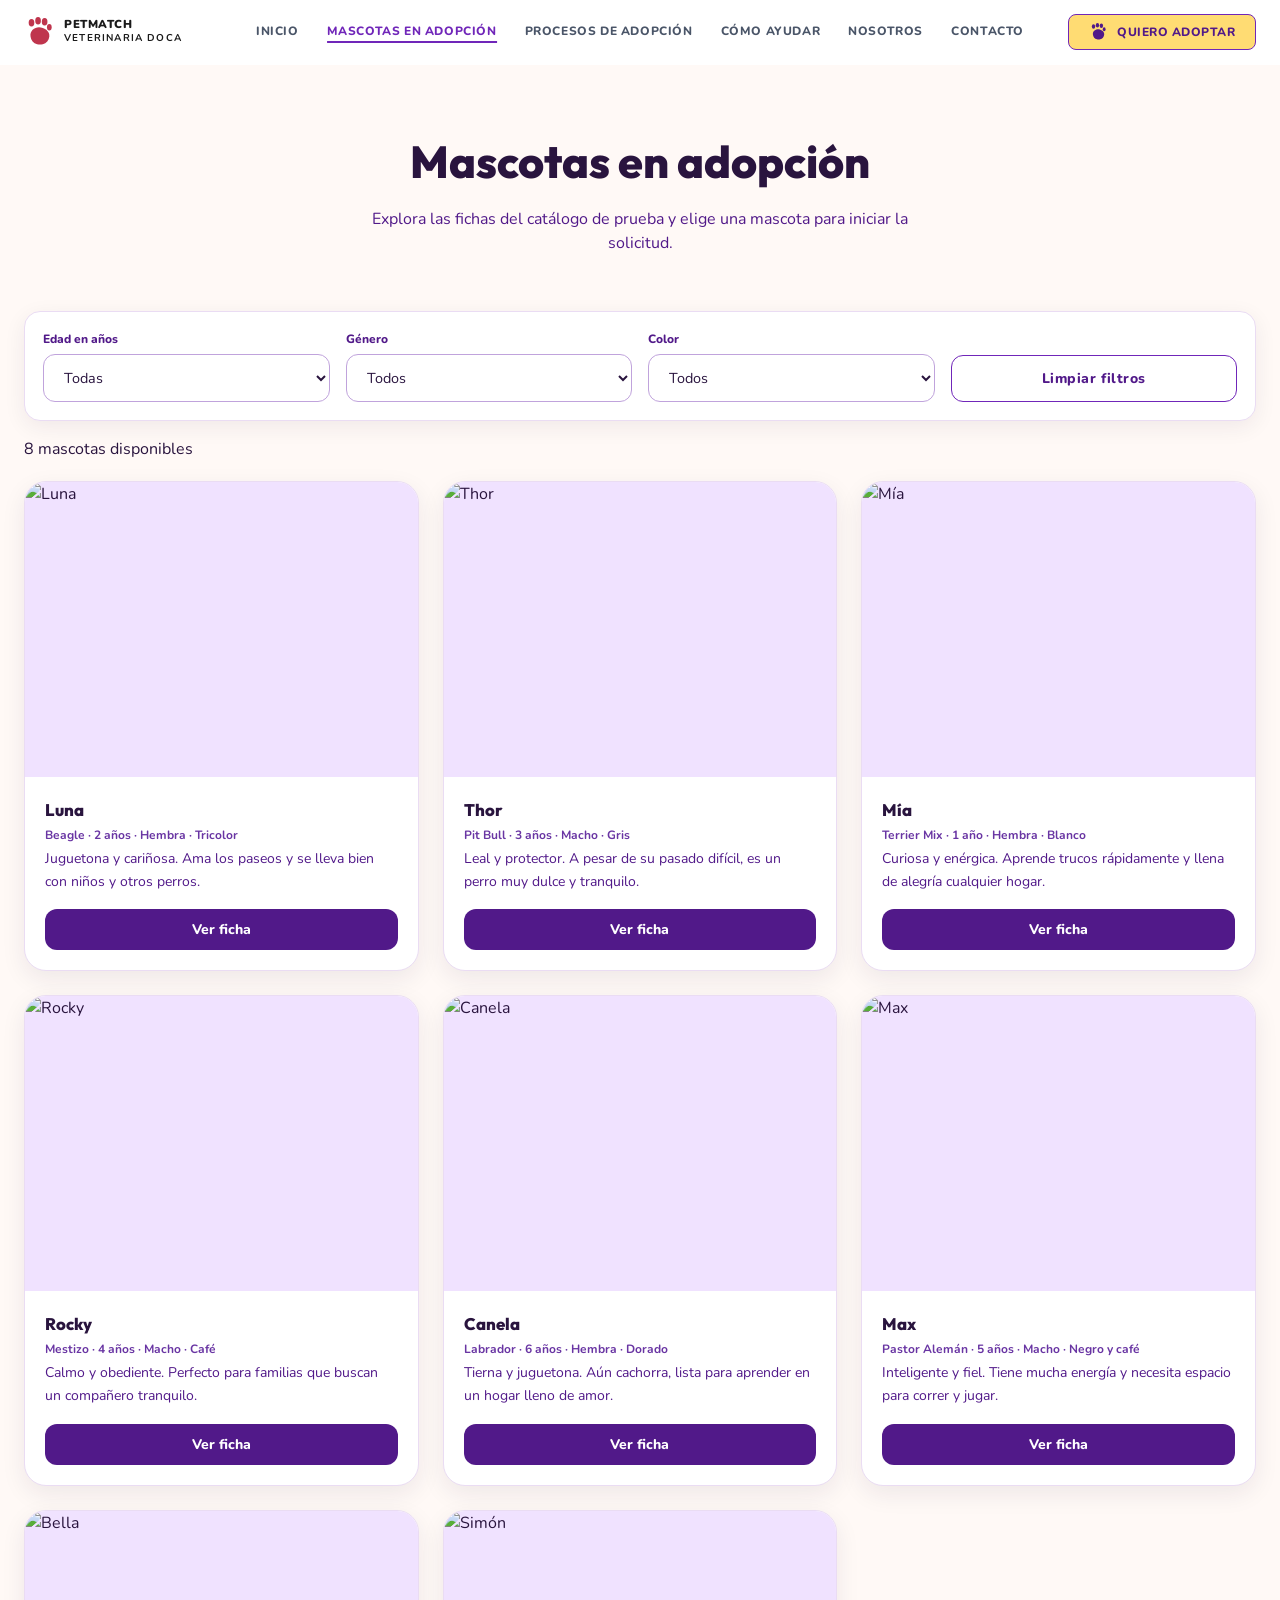
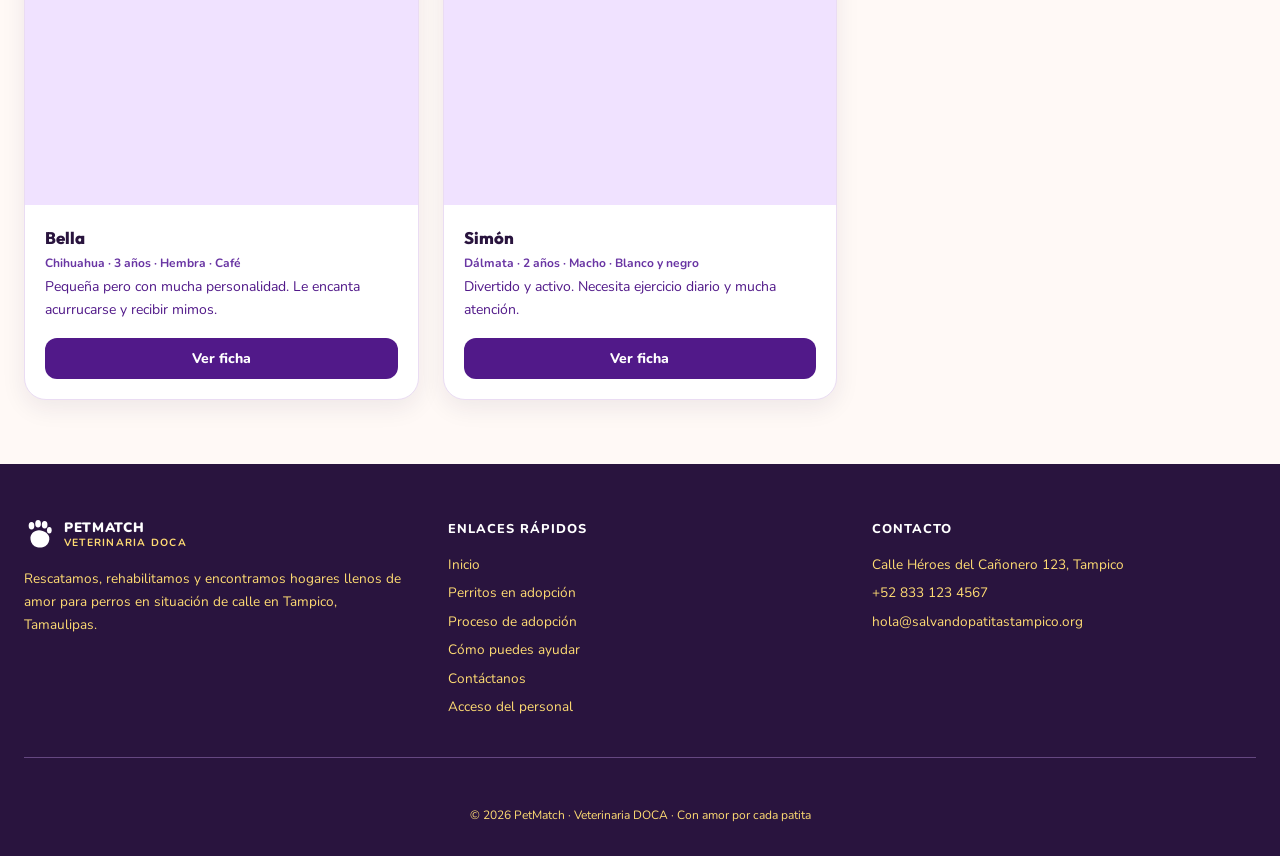
==== commit 1f391c05: "actualizacion 2" ====
--- a/adopcion.html
+++ b/adopcion.html
@@ -12,7 +12,7 @@
       <div class="container header-inner">
         <a class="brand" href="index.html" aria-label="PetMatch · Veterinaria DOCA, inicio"><svg class="icon" viewBox="0 0 64 64" fill="currentColor" aria-hidden="true"><ellipse cx="16" cy="12" rx="6" ry="8"></ellipse><ellipse cx="30" cy="8" rx="6" ry="8"></ellipse><ellipse cx="44" cy="10" rx="6" ry="8"></ellipse><ellipse cx="54" cy="22" rx="5" ry="7"></ellipse><path d="M32 22c-10 0-20 8-18 20 1 8 6 14 14 16 4 1 8 1 12 0 8-2 13-8 14-16 2-12-12-20-22-20z"></path></svg><span><span class="brand-name">PETMATCH</span><span class="brand-location">VETERINARIA DOCA</span></span></a>
         <nav class="desktop-nav" aria-label="Navegación principal"><a href="index.html">INICIO</a>
-<a href="adopcion.html" aria-current="page">PERRITOS EN ADOPCIÓN</a>
+<a href="adopcion.html" aria-current="page">MASCOTAS EN ADOPCIÓN</a>
 <a href="proceso.html">PROCESOS DE ADOPCIÓN</a>
 <a href="ayudar.html">CÓMO AYUDAR</a>
 <a href="index.html">NOSOTROS</a>
@@ -24,7 +24,7 @@
       </div>
 
     <details class="delivery-menu"><summary>Menú</summary><nav id="mobile-nav" class="mobile-nav" aria-label="Navegación móvil"><a href="index.html">INICIO</a>
-<a href="adopcion.html" aria-current="page">PERRITOS EN ADOPCIÓN</a>
+<a href="adopcion.html" aria-current="page">MASCOTAS EN ADOPCIÓN</a>
 <a href="proceso.html">PROCESOS DE ADOPCIÓN</a>
 <a href="ayudar.html">CÓMO AYUDAR</a>
 <a href="index.html">NOSOTROS</a>
